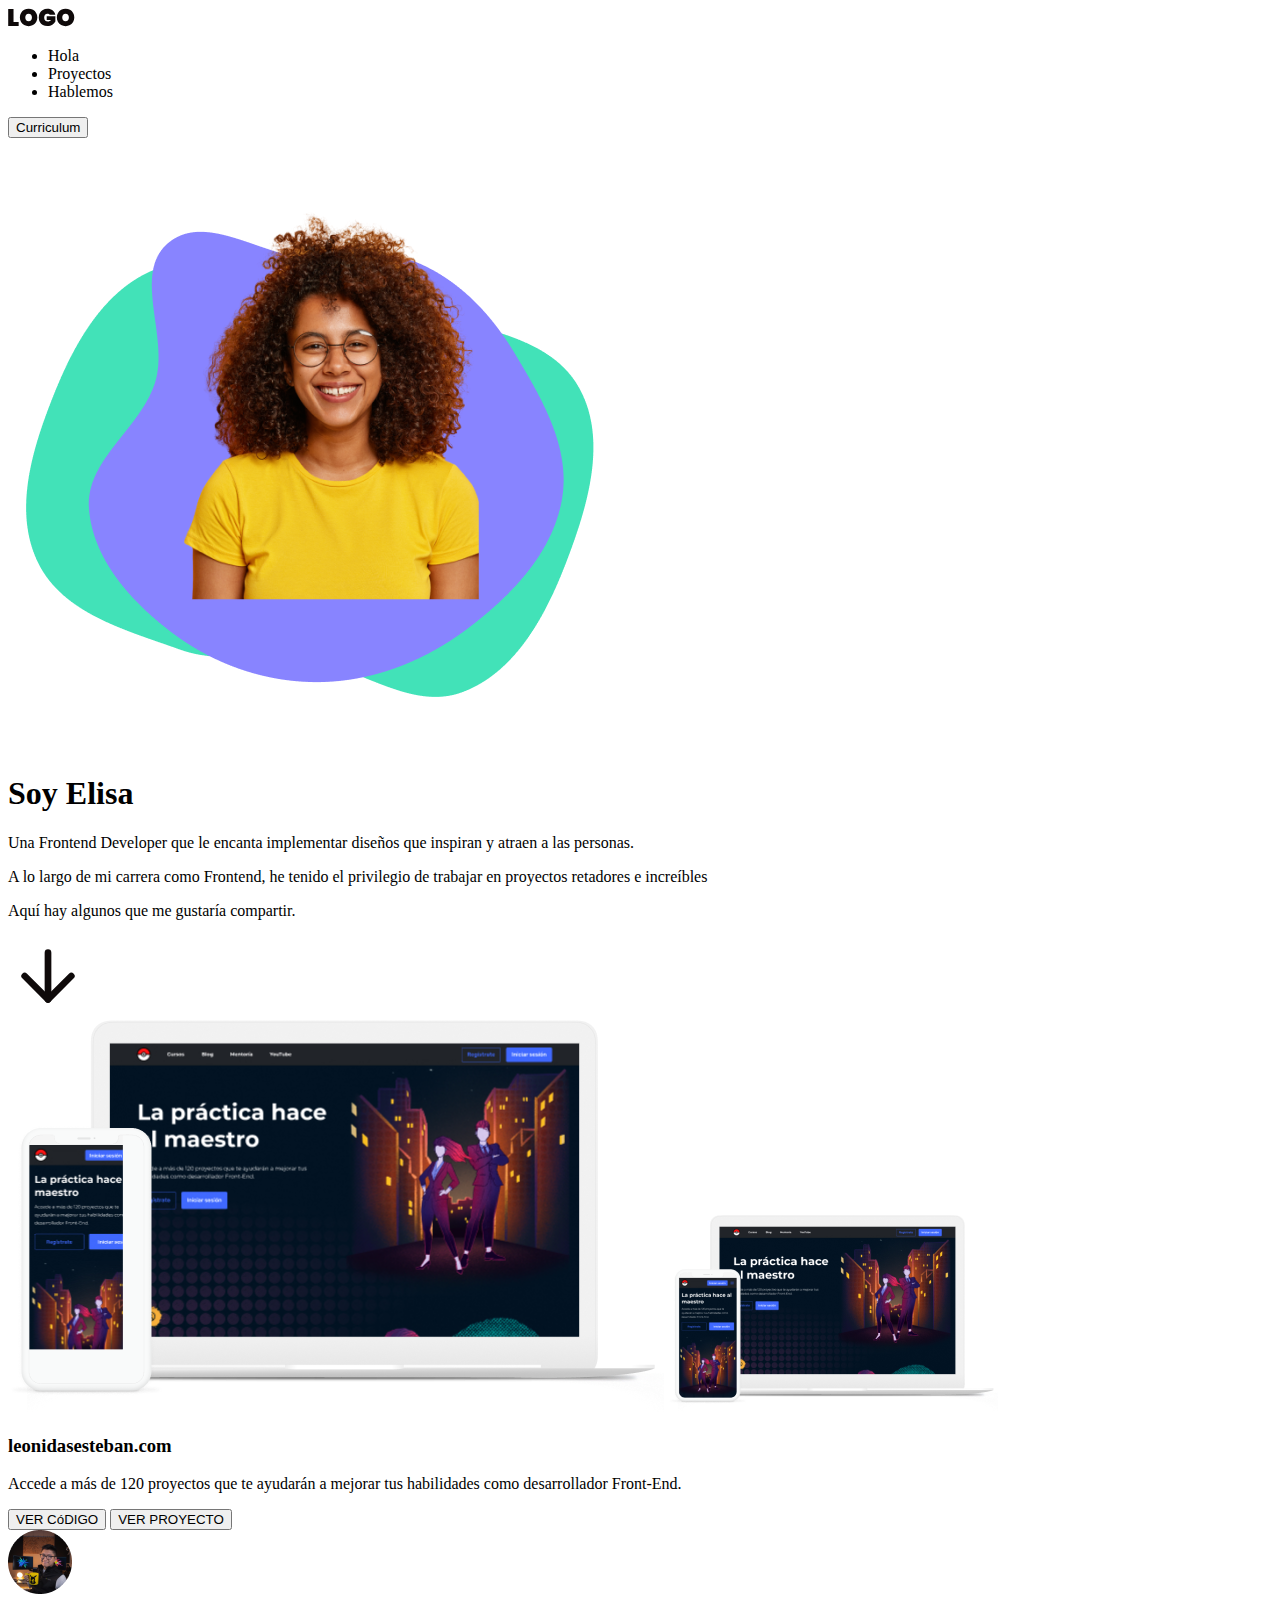
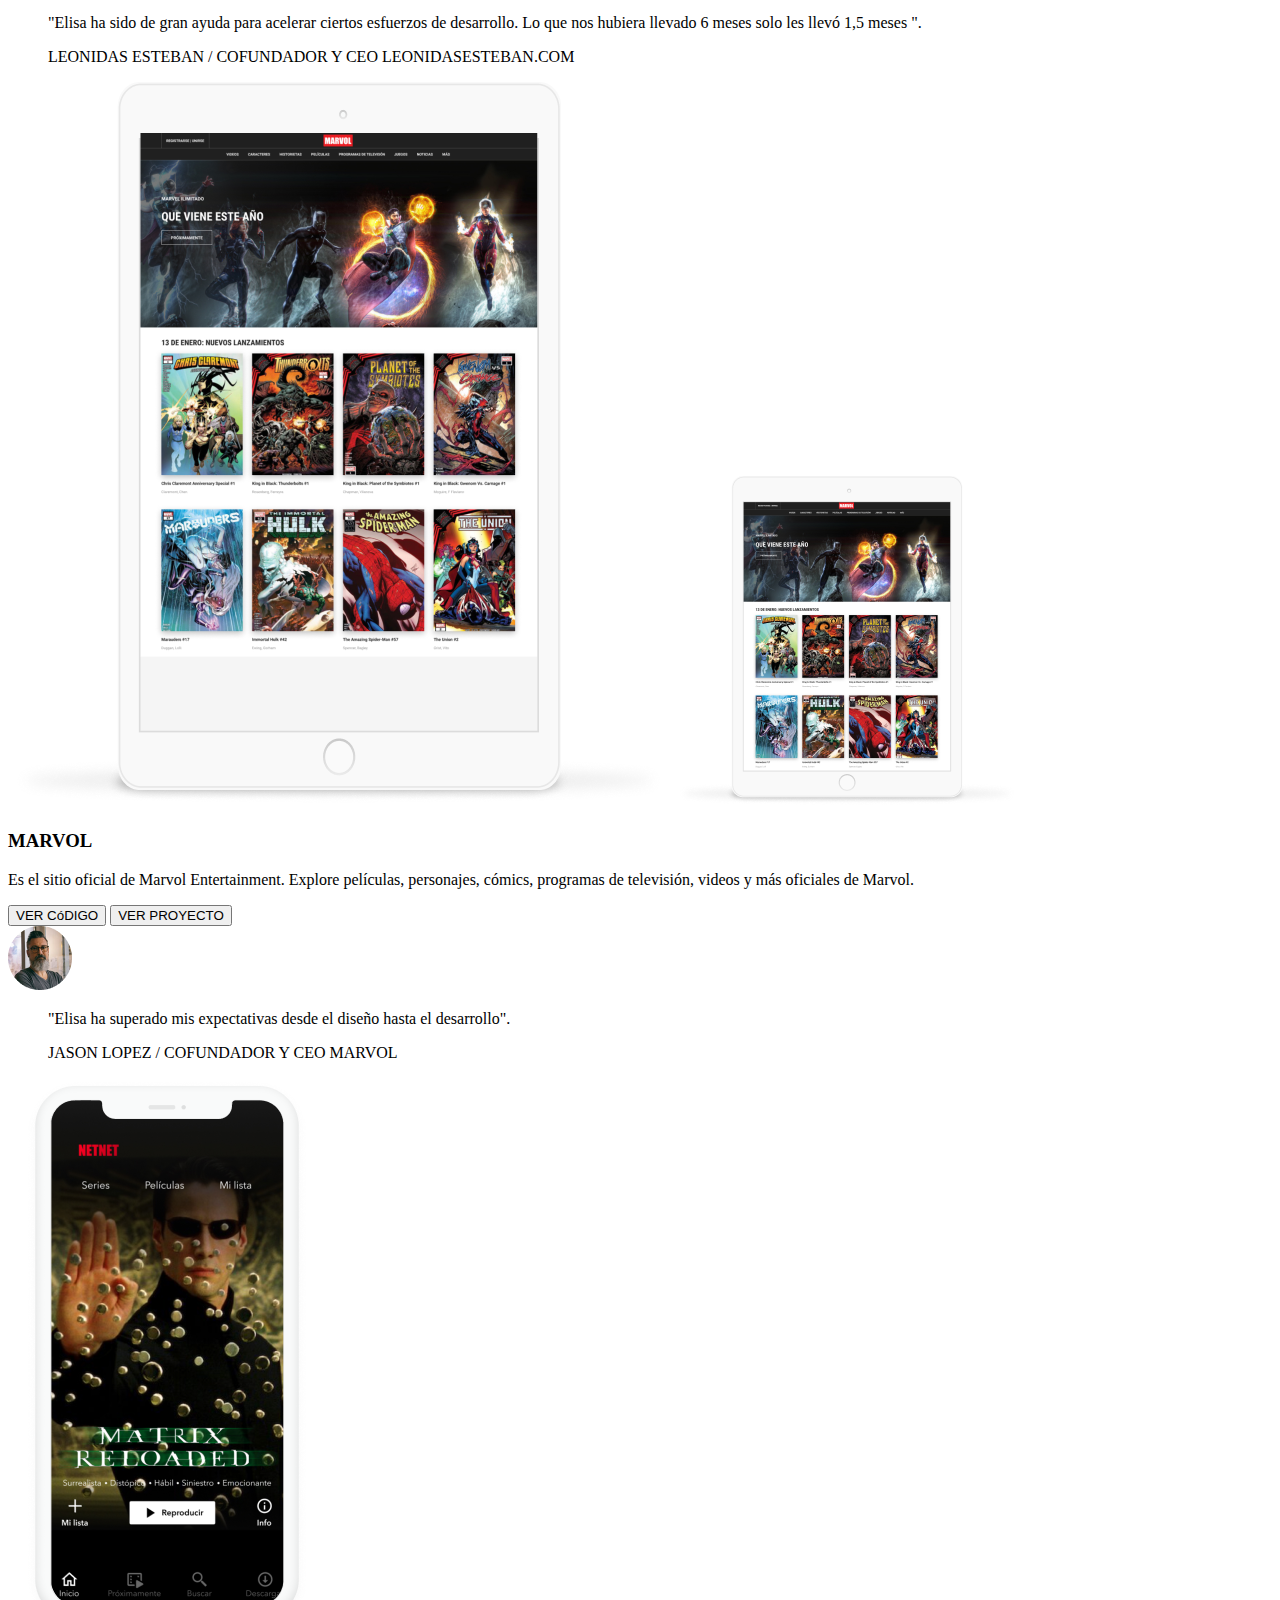
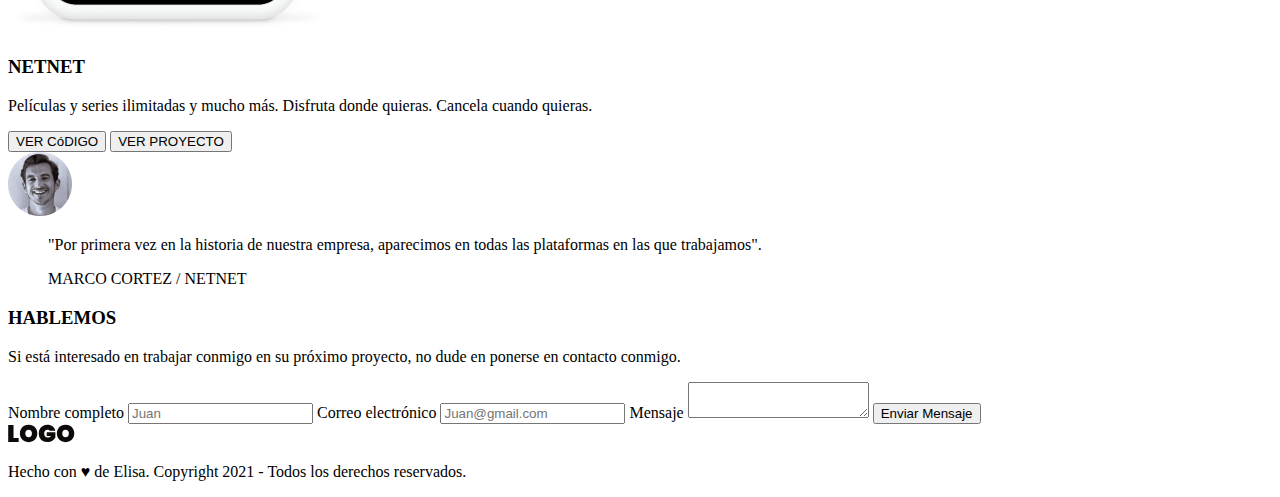
==== index.html @ 42904995 "terminado" ====
<!DOCTYPE html>
<html lang="en">

<head>
    <meta charset="UTF-8" />
    <meta http-equiv="X-UA-Compatible" content="IE=edge" />
    <meta name="viewport" content="width=device-width, initial-scale=1.0" />
    <title>Portafoilio Elisa</title>
    <link rel="preconnect" href="https://fonts.gstatic.com" />
    <link href="https://fonts.googleapis.com/css2?family=Oxygen:wght@300;400;700&display=swap" rel="stylesheet" />
    <link rel="stylesheet" href="styles.css" />
    <link rel="stylesheet" href="styles720.css">
</head>

<!--
        ToDO:
        FALTA-IMG -> faltan colocar imgs

        esto crea un elemento proyecto
            .project>(.project__img-preview>img)+h3.project__tittle+p.project__description+.project__buttons>buttton.button--secondary+buttton.button--primary
            .card>(.card__img>img)+blockquote>p+span
        -->

<body>
    <div class="wrapper">
        <header class="header">
            <div class="header__logo">
                <img src="../resources/icon/logo.svg" alt="" srcset="" />
            </div>
            
                <ul class="header__menu">
                    <li>Hola</li>
                    <li>Proyectos</li>
                    <li>Hablemos</li>
                </ul>
            
            <div class="header__button">
                <button class="button--primary">Curriculum</button>
            </div>
        </header>
        <main>
            <section class="hero">
                <div class="hero__img">
                    <img src="../resources/img/person.png" alt="" />
                </div>
                <div class="hero__text">
                    <h1>Soy Elisa</h1>
                    <p>
                        Una Frontend Developer que le encanta implementar
                        diseños que inspiran y atraen a las personas.
                    </p>
                    <div class="hero__icons">
                        <div class="icon-list">
                            <div class="icon">
                                <div class="icon--phone"></div>
                            </div>
                            <div class="icon">
                                <div class="icon--mail"></div>
                            </div>
                            <div class="icon">
                                <div class="icon--insta"></div>
                            </div>
                            <div class="icon">
                                <div class="icon--twitter"></div>
                            </div>
                        </div>
                    </div>
                </div>
            </section>
            <section class="projects">
                <div class="projects__tittle">
                    <p>
                        A lo largo de mi carrera como Frontend, he tenido el
                        privilegio de trabajar en proyectos retadores e
                        increíbles
                    </p>
                    <p>Aquí hay algunos que me gustaría compartir.</p>
                    <div class="projects__image">
                        <img src="../resources/icon/arrow-down.svg" alt="" />
                    </div>
                </div>

                <div class="project">
                    <div class="project__about-image-container reverse-row">
                        <div class="project__img-preview">
                            <img class="img2x" src="../resources/img/leoesteban2x.png" alt="" />
                            <img class="img" src="../resources/img/leoesteban.png" alt="" />
                        </div>
                        <div>
                            <h3 class="project__tittle">leonidasesteban.com</h3>
                            <p class="project__description">
                                Accede a más de 120 proyectos que te ayudarán a
                                mejorar tus habilidades como desarrollador
                                Front-End.
                            </p>
                            <div class="project__buttons">
                                <button class="button--secondary">
                                    VER CóDIGO
                                </button>
                                <button class="button--primary">
                                    VER PROYECTO
                                </button>
                            </div>
                        </div>
                    </div>

                    <div class="card">
                        <div class="card__container">
                            <div class="card__img">
                                <img src="../resources/img/user-project-1.png" alt="" />
                            </div>
                            <blockquote>
                                <p>
                                    "Elisa ha sido de gran ayuda para
                                    acelerar ciertos esfuerzos de
                                    desarrollo. Lo que nos hubiera llevado 6
                                    meses solo les llevó 1,5 meses ".
                                </p>
                                <span>LEONIDAS ESTEBAN / COFUNDADOR Y CEO
                                    LEONIDASESTEBAN.COM</span>
                            </blockquote>
                        </div>
                    </div>
                </div>

                <div class="project">
                    <div class="project__about-image-container">
                        <div class="project__img-preview">
                            <img class="img2x" src="../resources/img/marvol2x.png" alt="" />
                            <img class="img" src="../resources/img/marvol.png" alt="" />
                        </div>
                        <div>
                            <h3 class="project__tittle">MARVOL</h3>
                            <p class="project__description">
                                Es el sitio oficial de Marvol Entertainment. Explore
                                películas, personajes, cómics, programas de
                                televisión, videos y más oficiales de Marvol.
                            </p>
                            <div class="project__buttons">
                                <button class="button--secondary">
                                    VER CóDIGO
                                </button>
                                <button class="button--primary">
                                    VER PROYECTO
                                </button>
                            </div>
                        </div>
                    </div>
                    <div class="card">
                        <div class="card__container">
                            <div class="card__img">
                                <img src="../resources/img/user-project-2.png" alt="" />
                            </div>
                            <blockquote>
                                <p>
                                    "Elisa ha superado mis expectativas
                                    desde el diseño hasta el desarrollo".
                                </p>
                                <span>JASON LOPEZ / COFUNDADOR Y CEO
                                    MARVOL</span>
                            </blockquote>
                        </div>
                    </div>
                </div>

                <div class="project">
                    <div class="project__about-image-container reverse-row">

                        <div class="project__img-preview">
                            <img src="../resources/img/netnet.png" alt="" />
                        </div>
                        <div>
                            <h3 class="project__tittle">NETNET</h3>
                            <p class="project__description">
                                Películas y series ilimitadas y mucho más. Disfruta
                                donde quieras. Cancela cuando quieras.
                            </p>
                            <div class="project__buttons">
                                <button class="button--secondary">
                                    VER CóDIGO
                                </button>
                                <button class="button--primary">
                                    VER PROYECTO
                                </button>
                            </div>
                        </div>
                    </div>
                    <div class="card">
                        <div class="card__container">
                            <div class="card__img">
                                <img src="../resources/img/user-project-3.png" alt="" />
                            </div>
                            <blockquote>
                                <p>
                                    "Por primera vez en la historia de
                                    nuestra empresa, aparecimos en todas las
                                    plataformas en las que trabajamos".
                                </p>
                                <span>MARCO CORTEZ / NETNET</span>
                            </blockquote>
                        </div>
                    </div>
                </div>
            </section>

            <section class="contact">
                <h3>HABLEMOS</h3>
                <p>
                    Si está interesado en trabajar conmigo en su próximo
                    proyecto, no dude en ponerse en contacto conmigo.
                </p>

                <form>
                    <label class="form__required-input" for="name">Nombre completo</label>
                    <!--Falta after para el asterisco rojo-->
                    <input name="name" type="text" required placeholder="Juan" />
                    <label class="form__required-input" for="email">Correo electrónico</label>
                    <input name="email" type="email" required placeholder="Juan@gmail.com" />
                    <label for="messagge">Mensaje</label>
                    <textarea name="messagge"> </textarea>
                    <button class="button--primary" type="submit">
                        Enviar Mensaje
                    </button>
                </form>
            </section>
        </main>
        <footer>
            <div class="footer__logo">
                <img src="../resources/icon/logo.svg" alt="" srcset="" />
            </div>
            <div class="footer__icons">
                <div class="icon-list">
                    <div class="icon">
                        <div class="icon--phone"></div>
                    </div>
                    <div class="icon">
                        <div class="icon--mail"></div>
                    </div>
                    <div class="icon">
                        <div class="icon--insta"></div>
                    </div>
                    <div class="icon">
                        <div class="icon--twitter"></div>
                    </div>
                </div>
            </div>
            <div class="footer__text">
                <p>
                    Hecho con ♥ de Elisa. Copyright 2021 - Todos los
                    derechos reservados.
                </p>
            </div>
        </footer>
    </div>
</body>

</html>
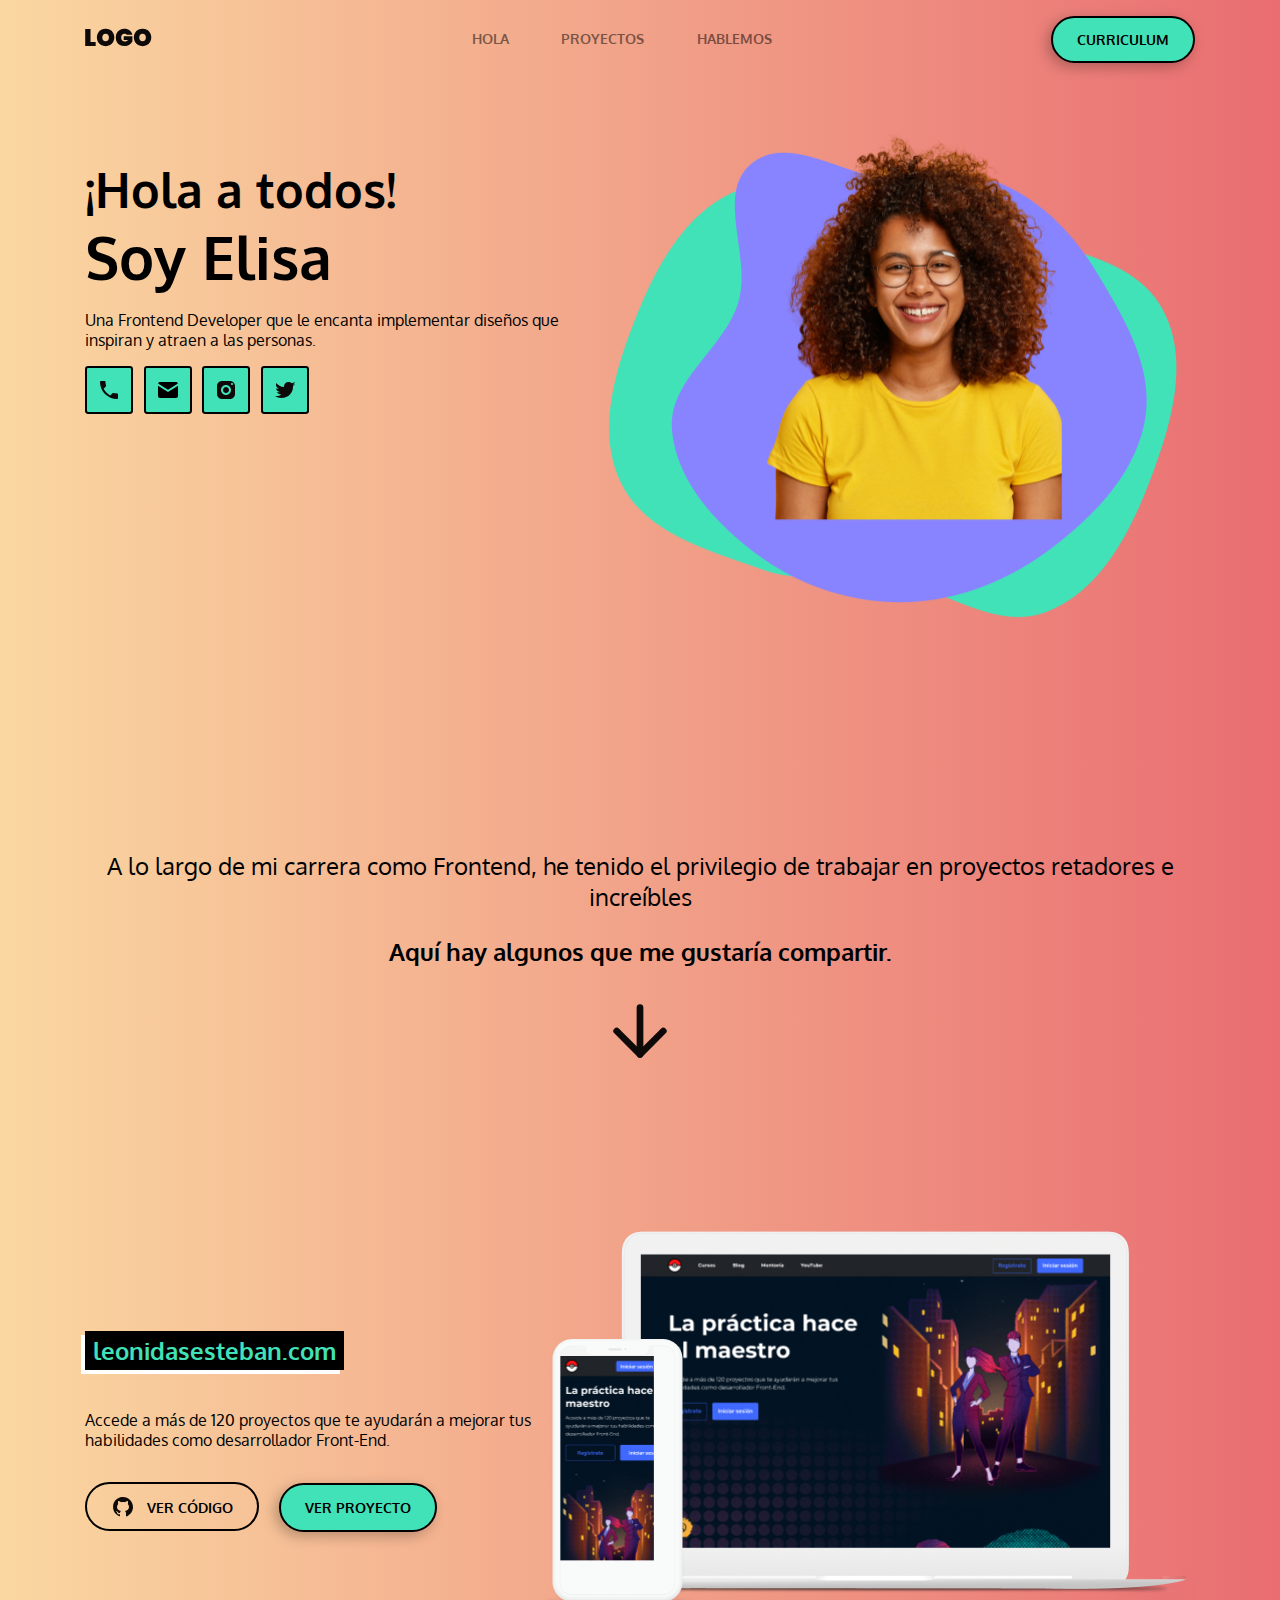
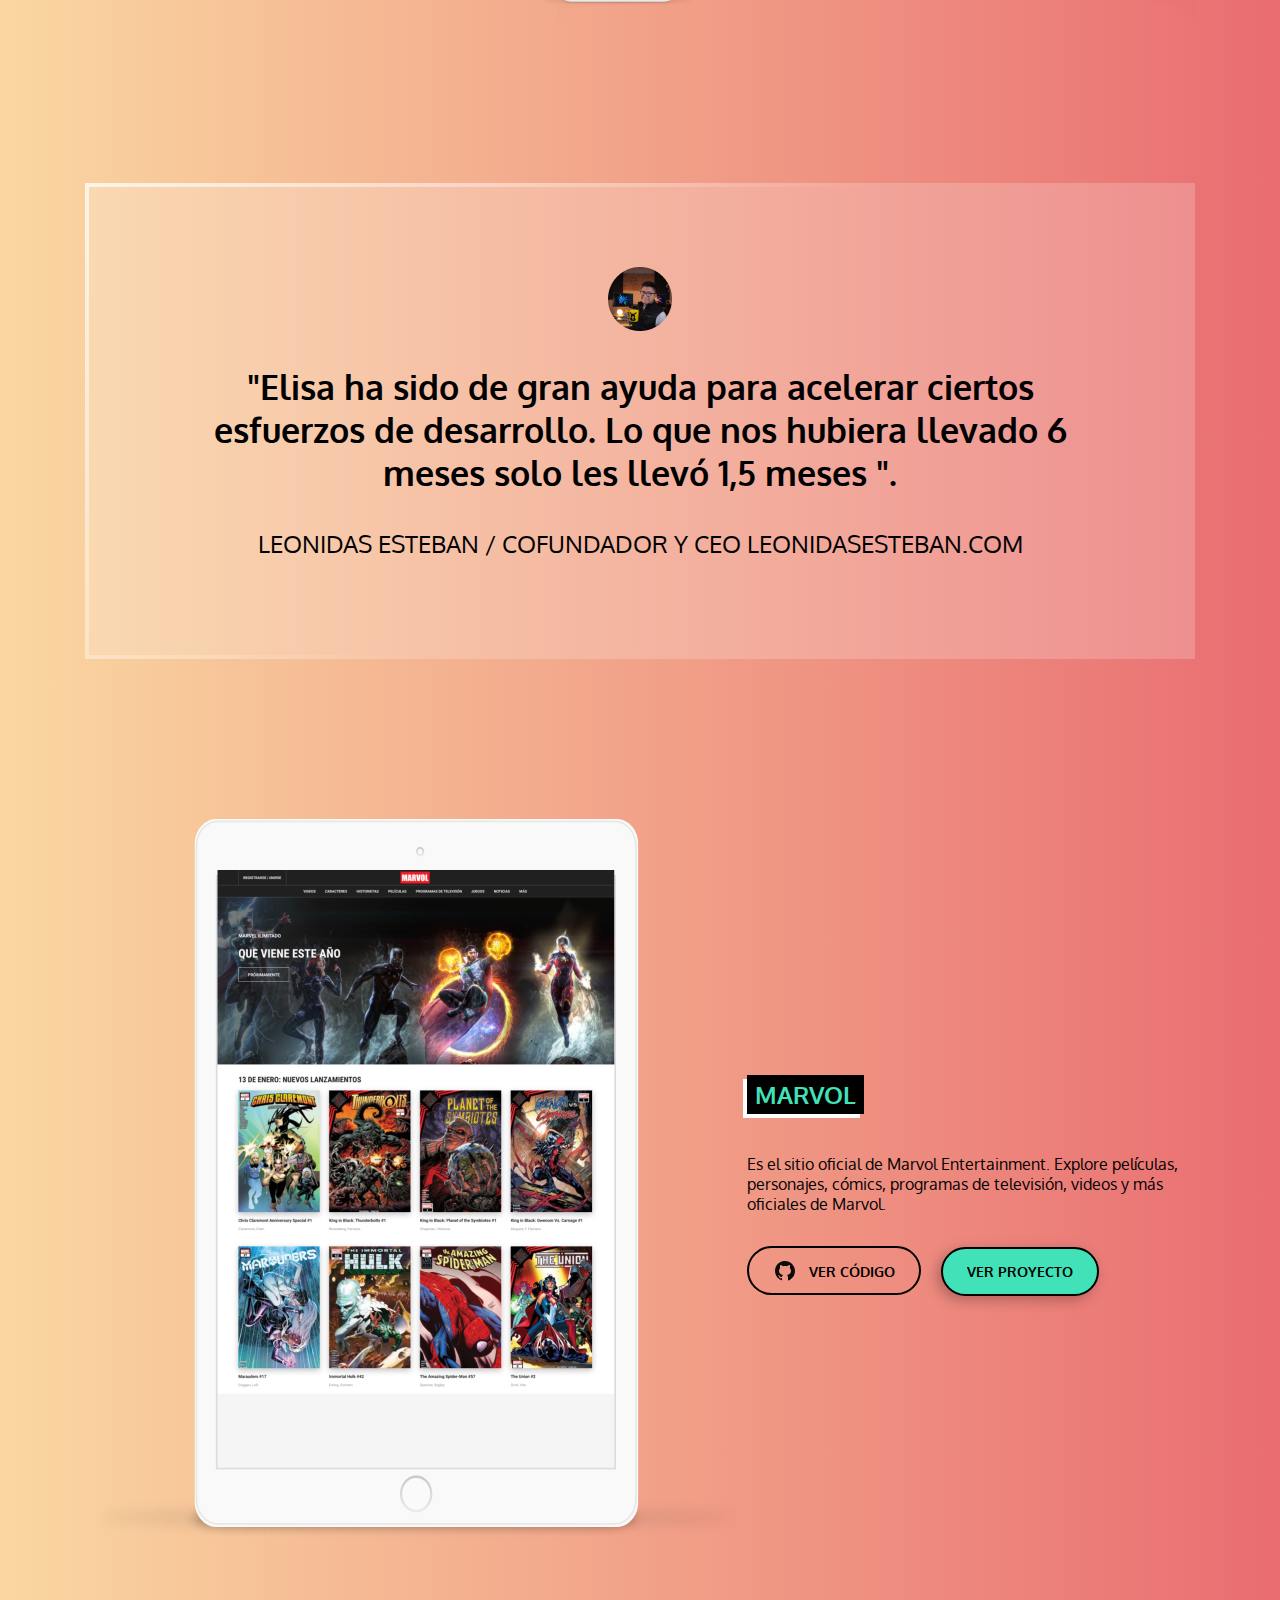
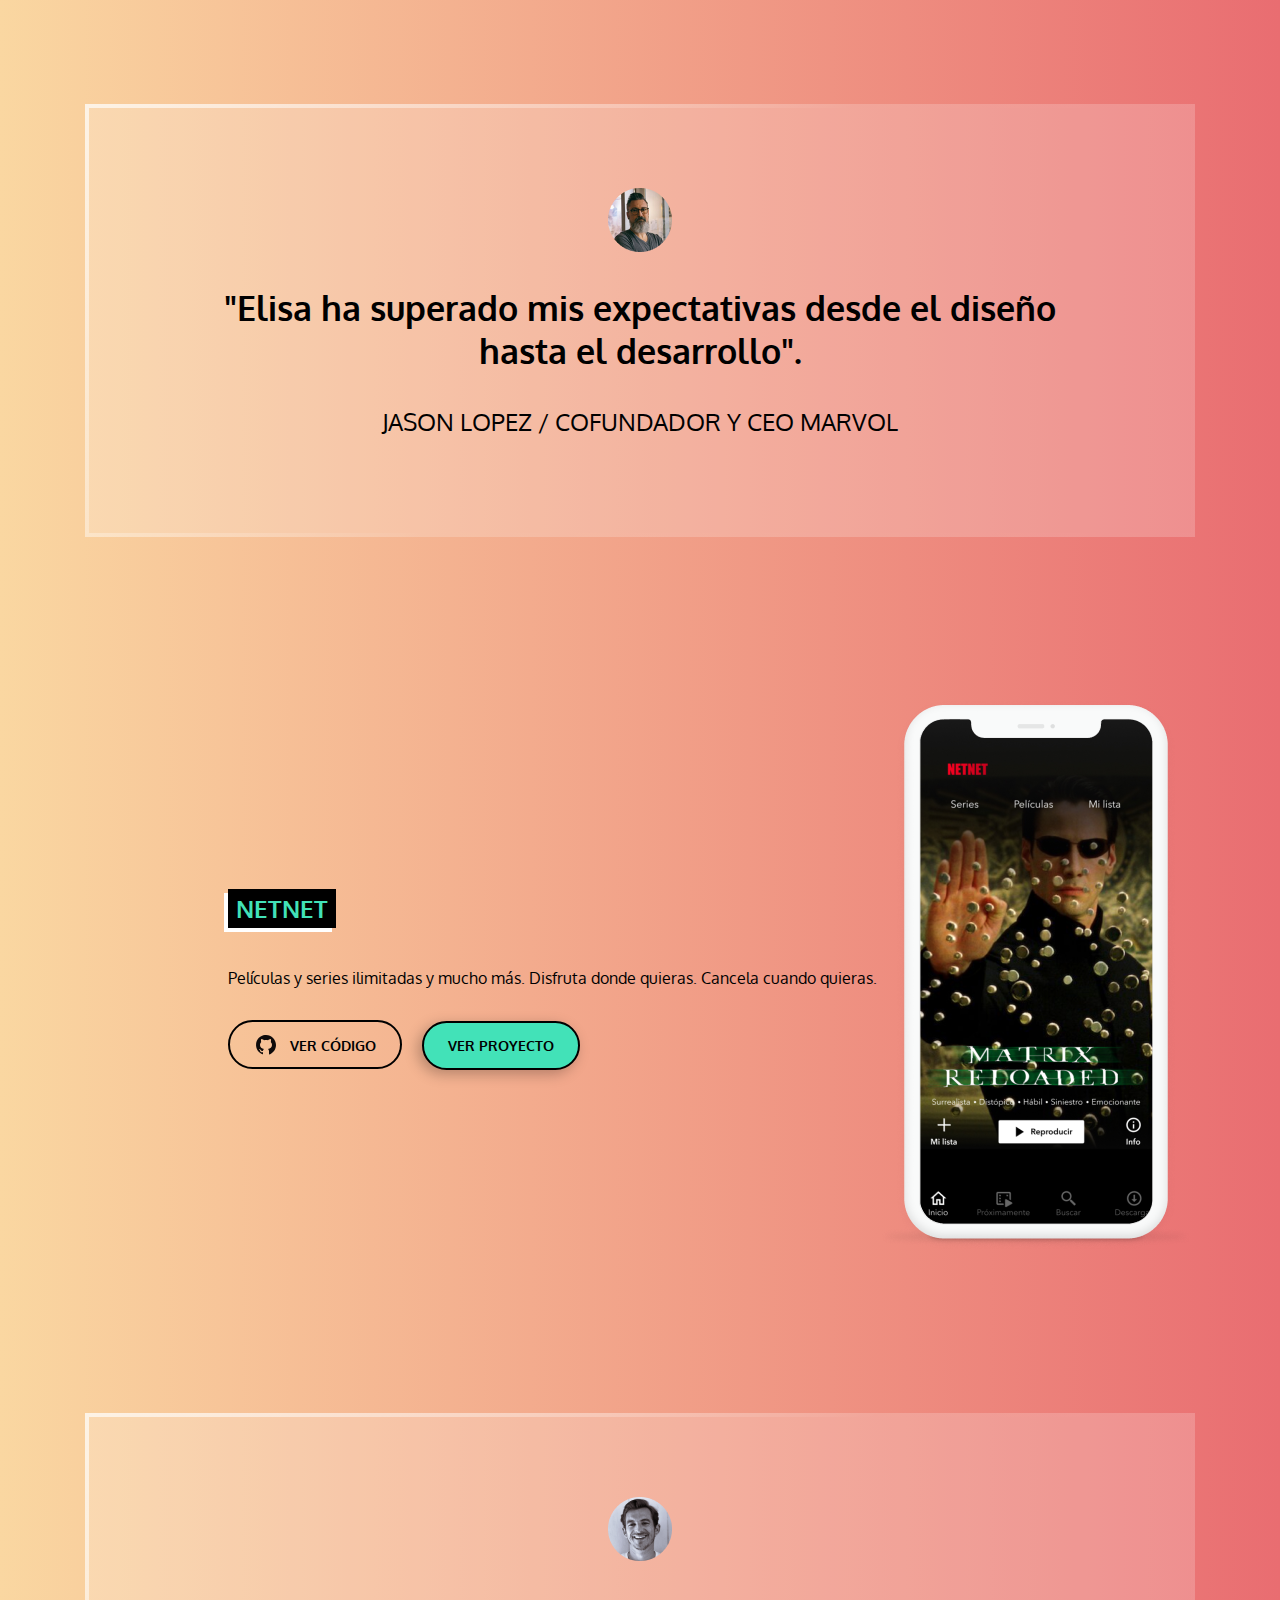
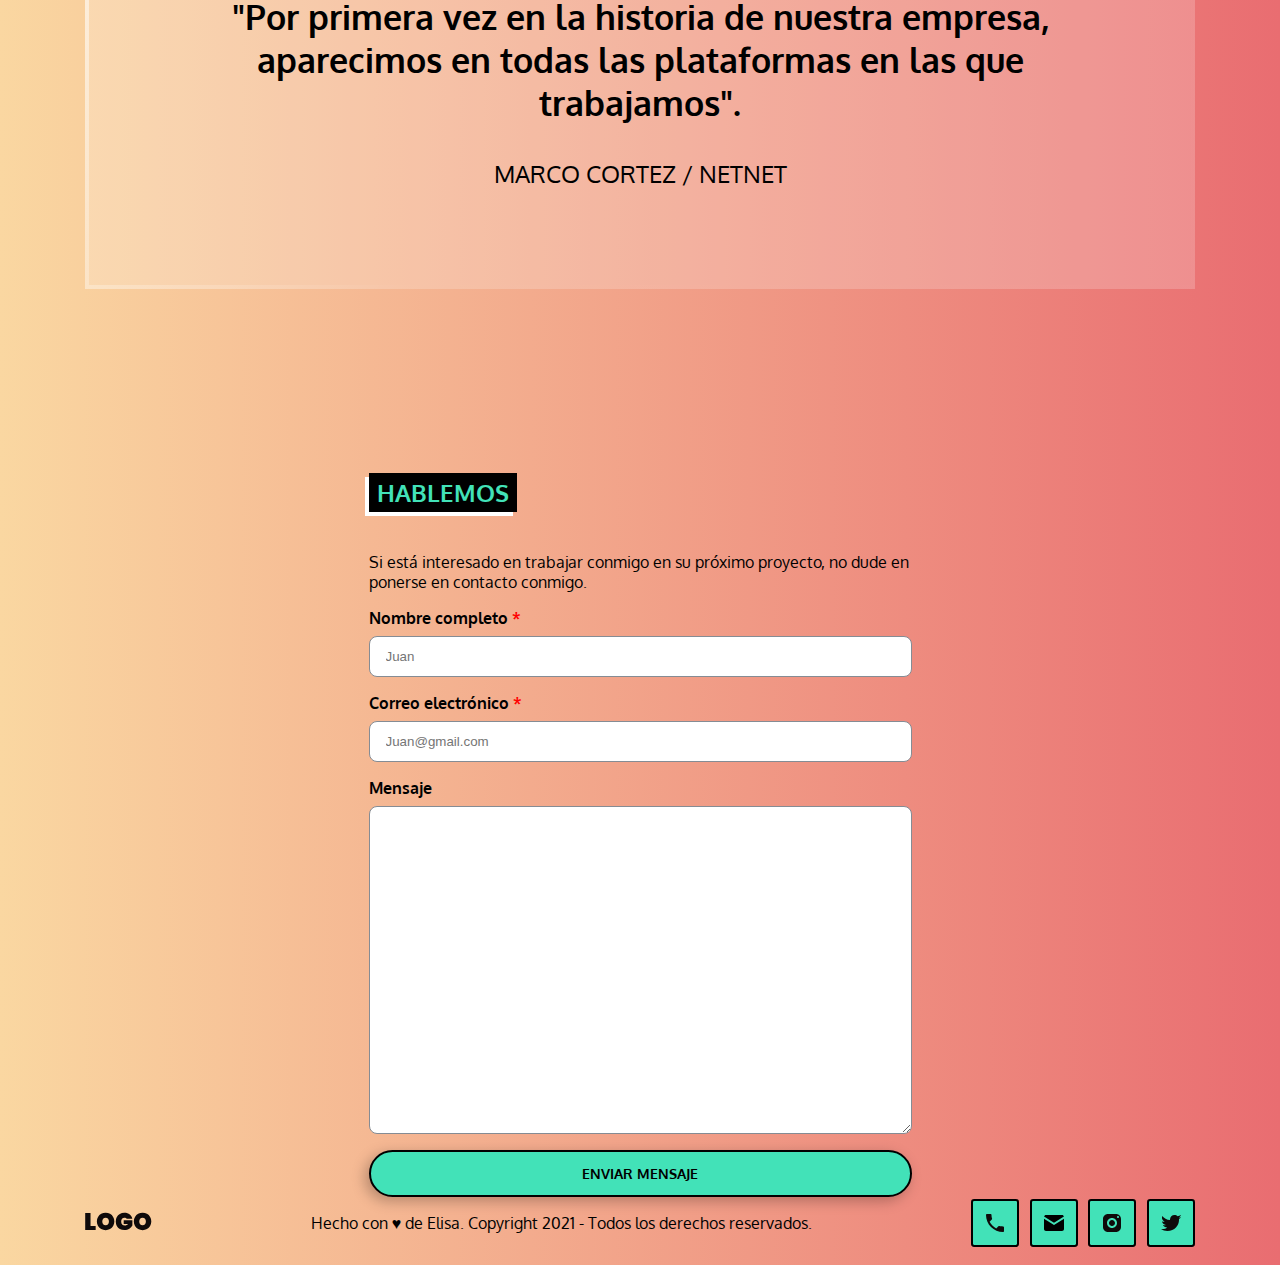
==== commit 53c253d8: "terminado" ====
--- a/index.html
+++ b/index.html
@@ -8,8 +8,8 @@
     <title>Portafoilio Elisa</title>
     <link rel="preconnect" href="https://fonts.gstatic.com" />
     <link href="https://fonts.googleapis.com/css2?family=Oxygen:wght@300;400;700&display=swap" rel="stylesheet" />
-    <link rel="stylesheet" href="styles.css" />
-    <link rel="stylesheet" href="styles720.css">
+    <link rel="stylesheet" href="./src/styles.css" />
+    <link rel="stylesheet" href="./src/styles720.css">
 </head>
 
 <!--
--- a/src/styles.css
+++ b/src/styles.css
@@ -0,0 +1,243 @@
+:root{
+    font-family: 'Oxygen', sans-serif;
+    --body1: 16px;
+    --caption: 12px;
+    --verdecito: #42E2B8;
+    --button: 14px;
+}
+.footer__logo{
+    display: none;
+}
+.project__img-preview .img{
+    display: block;
+}
+.project__img-preview .img2x{
+    display: none;
+}
+button {
+    cursor: pointer;
+    border-radius: 500px;
+    padding-inline: 24px;
+    border: 2px solid black;
+    padding-block: 13px;
+    font-size: 14px;
+    text-transform: uppercase;
+    font-size: var(--button);
+    font-weight: bold;
+    font-family: 'Oxygen', sans-serif;
+}
+blockquote span{
+    font-size: var(--caption);
+}
+p{
+    font-size: var(--body1);
+}
+blockquote p{
+    font-weight: bold;
+}
+h1{
+    font-weight: bold;
+    font-size: 59px;
+    margin-block: 16px;
+}
+.footer__icons{
+    padding: auto;
+}
+.icon-list{
+    width: 224px;
+    display: flex;
+    justify-content: space-between;
+}
+.icon{
+    cursor: pointer;
+    display: inline;
+    height: 44px;
+    width: 44px;
+    border: 2px solid black;
+    background-color: var(--verdecito);
+    border-radius: 3.14159265358979323846px;
+}
+.hero{
+    margin-block-end: 80px;
+}
+.projects{
+    margin-block-start: 80px;
+}
+.icon--phone{
+    height: 100%;
+    width: 100%;
+    background-image: url('../resources/icon/icon-phone.svg');
+    background-position: center;
+    background-repeat: no-repeat;
+}
+.icon--mail{
+    height: 100%;
+    width: 100%;
+    background-image: url('../resources/icon/icon-important_mail.svg');
+    background-position: center;
+    background-repeat: no-repeat;
+}.icon--insta{
+    height: 100%;
+    width: 100%;
+    background-image: url('../resources/icon/icon-instagram.svg');
+    background-position: center;
+    background-repeat: no-repeat;
+}.icon--twitter{
+    height: 100%;
+    width: 100%;
+    background-image: url('../resources/icon/icon-twitter_squared.svg');
+    background-position: center;
+    background-repeat: no-repeat;
+}
+section 
+{
+    margin-block: 80px;
+}
+body{
+    background-image: linear-gradient(90deg,#FAD7A1, #E96D71)}
+.wrapper{
+    max-width: 1110px;
+    padding: 16px;
+    margin: 0 auto;
+}
+body, html {
+    margin: 0;
+    padding: 0;
+}
+h1::before{
+    content: "¡Hola a todos!";
+    display: block;
+    font-weight: bold;
+    font-size: 48px;
+}
+.header{
+    display: flex;
+    justify-content: space-between;
+}
+.header__menu{
+    display: none;
+}
+.footer__icons .icon-list{
+    margin: auto;
+}
+.header__logo{
+    display:block;
+    margin:auto 0;
+}
+
+.hero__img{
+    margin-top: 16px;
+}
+.hero__img img{
+    display: block;
+    margin: 0 auto;
+    width: 328px;
+    height: 337px;
+}
+
+.button--primary{
+    box-shadow:-4px 4px 14px #00000042;
+   
+    background-color: var(--verdecito);
+   
+}
+.button--secondary{
+    background-color: transparent;
+    height: 49px;
+}
+.button--secondary::before{
+    vertical-align: middle;
+    content: '';
+    position: relative;
+    top: -2px;
+    margin-inline-end: 8px;
+    display: inline-block;
+    height: 24px;
+    width: 24px;
+    background-position: center;
+    background-image: url('../resources/icon/icon-github.svg');
+}
+.projects__tittle {
+    margin-block: 80px;
+}
+.projects__tittle p{ 
+    font-size: 24px;
+    text-align: center;
+}
+.projects__image img{
+    display: block;
+    margin: auto ;
+}
+.projects__tittle p+p{
+    font-weight: bold;
+}
+.project__buttons button{
+    display: block;
+    width: 100%;
+    margin-block: 16px;
+}
+.card__container{}
+h3{
+    font-weight: bold;
+    font-size: 24px;
+    padding-block: 4px;
+    padding-inline: 8px;
+    display: inline-block;
+    background-color: black;
+    color: var(--verdecito);
+    box-shadow: -4px 4px 0px white;
+}
+.card__img img{
+    display: block;
+    margin: 0 auto ;
+}
+.card{
+    margin-block: 40px;
+    border: 4px solid transparent;
+    border-image-source: linear-gradient(-45deg, hsla(0, 0%, 100%, 0.20) 50%, hsla(0, 0%, 100%, 0.75) 100%); 
+    border-image-slice: 5;
+    /* border-radius: 24px; */
+    background-origin: border-box;
+    background-clip: content-box, border-box;
+}
+.card__container{
+    padding: 24px;
+    background-color: #ffffff33;
+}
+.card__container blockquote{
+    margin-block-start: 24px;
+    margin-inline: 24px;
+}
+form .form__required-input::after{
+    content: " *";
+    color: red;
+}
+form label{
+    font-weight: bold;
+    display: block;
+    margin-block-end: 8px;
+}
+.project{
+    margin-block: 80px;
+}
+.project__img-preview img{
+    display: block;
+    margin: auto;
+}
+form input, form textarea{
+    box-sizing: border-box;
+    width: 100%;
+    margin-block-end: 16px;
+    display: block;
+    padding-block: 12px;
+    padding-inline: 16px;
+    border: 1px solid #858C94;
+    border-radius: 8px;
+}
+form textarea{
+    height: 328px;
+}
+form button{
+    width: 100%;
+    display: block;
+}--- a/src/styles720.css
+++ b/src/styles720.css
@@ -0,0 +1,91 @@
+@media (min-width: 720px) {
+    .header__menu{
+        font-size: 14px;
+        font-weight:bold;
+        text-transform: uppercase;
+        display: flex;
+        width: 300px;
+        justify-content: space-between;
+    }
+    .contact{
+        max-width: 543px;
+        margin: 0 auto;
+    }
+    .header__menu li{
+        transition: .4s;
+        list-style: none;
+        color: rgba(0, 0, 0, 0.5);
+    }
+    .header__menu li:hover{
+        cursor: pointer;
+        color: black;
+    }
+    .hero{
+        display: flex;
+        flex-direction: row-reverse;
+    }
+    .hero__img img{
+        width: 604px;
+        height: 611px;
+        position: relative;
+        top: -100px;
+    }
+    .project__about-image-container{
+        display: flex;
+        flex-direction: row;
+    }
+    .project__about-image-container div+div{
+        align-self: center;
+    }
+    .project__about-image-container{
+        margin-block-start: 80px;
+        margin-block-end: 160px;
+    }
+    .card{
+        text-align: center;
+        margin-block-end: 80px;
+        margin-block-start: 160px;
+    }
+    .reverse-row{
+        flex-direction: row-reverse;
+    }
+    .project{
+        margin-block: 160px;
+    }
+    .project__buttons button{
+        margin-inline-end: 16px;
+        display: inline-block;
+        height: 49px;
+        width: auto;
+    }
+    .project__img-preview .img2x{
+        display: block;
+    }
+    .project__img-preview .img{
+        display: none;
+    }
+    .project__buttons {}
+    blockquote p{
+        font-size: 34px;
+    }
+    blockquote span{
+        font-size: 24px;
+    }
+    .card__container{
+        padding: 80px;
+    }
+    .footer__logo{
+        display: block;
+    }
+    footer {
+        display: flex;
+        align-items: center;
+        justify-content: space-between;
+    }
+    .footer__text{
+        order: 1;
+    }
+    .footer__icons{
+        order: 2;
+    }
+}